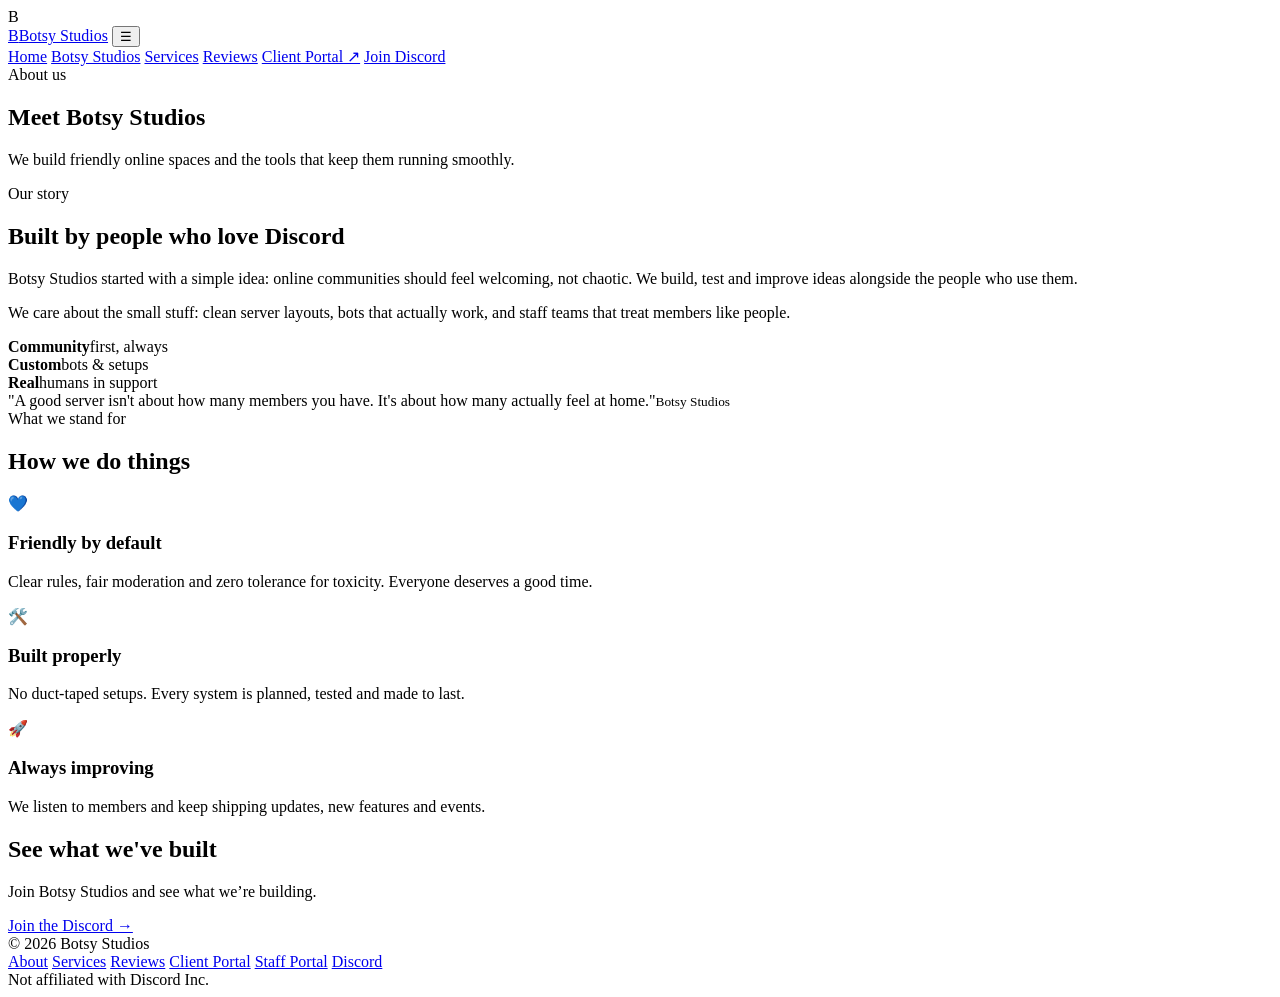
==== botsy.html @ 4649b618 "Sync published site with new Botsy Studios website" ====
<!DOCTYPE html>
<html lang="en">
<head>
  <meta charset="utf-8">
  <meta name="viewport" content="width=device-width, initial-scale=1">
  <title>Botsy Studios — About</title>
  <meta name="description" content="Botsy Studios builds friendly Discord communities and the tools that keep them running smoothly.">
  <meta property="og:title" content="Botsy Studios — About">
  <meta property="og:description" content="Botsy Studios builds friendly Discord communities and the tools that keep them running smoothly.">
  <meta name="theme-color" content="#091321">
  <link rel="icon" href="data:image/svg+xml,<svg xmlns='http://www.w3.org/2000/svg' viewBox='0 0 100 100'><rect width='100' height='100' rx='26' fill='%232b7fff'/><text x='50' y='70' font-size='58' font-family='Arial' font-weight='800' text-anchor='middle' fill='white'>B</text></svg>">
  <link rel="preconnect" href="https://fonts.googleapis.com">
  <link rel="preconnect" href="https://fonts.gstatic.com" crossorigin>
  <link href="https://fonts.googleapis.com/css2?family=Plus+Jakarta+Sans:wght@400;600;700;800&display=swap" rel="stylesheet">
  <link rel="stylesheet" href="style.css">
</head>
<body>
  <div class="loader" aria-hidden="true"><span class="loader-mark">B</span></div>
<div class="cinematic-scanlines" aria-hidden="true"></div>
<div id="scroll-progress" aria-hidden="true"></div>
  <header class="nav">
    <div class="wrap">
      <a class="brand" href="index.html"><span class="brand-mark">B</span>Botsy Studios</a>
      <button class="menu-btn" aria-label="Menu" aria-expanded="false">☰</button>
      <nav class="links">
        <a href="index.html">Home</a>
        <a href="botsy.html">Botsy Studios</a>
        <a href="services.html">Services</a>
        <a href="reviews.html">Reviews</a>
        <a class="btn btn-ghost" href="dashboard.html">Client Portal ↗</a>
        <a class="btn btn-primary" data-invite href="#">Join Discord</a>
      </nav>
    </div>
  </header>
  <main>

    <!-- CONFIRM WITH CLIENT: Botsy Studios copy below is written from the brief; adjust facts if needed. -->
    <section class="page-head">
      <div class="wrap">
        <span class="eyebrow">About us</span>
        <h1>Meet <span class="accent">Botsy Studios</span></h1>
        <p class="sub" style="margin-top:16px">We build friendly online spaces and the tools that keep them running smoothly.</p>
      </div>
    </section>

    <section>
      <div class="wrap split">
        <div class="reveal">
          <span class="eyebrow">Our story</span>
          <h2>Built by people who love Discord</h2>
          <p class="sub">Botsy Studios started with a simple idea: online communities should feel welcoming, not chaotic. We build, test and improve ideas alongside the people who use them.</p>
          <p class="sub" style="margin-top:14px">We care about the small stuff: clean server layouts, bots that actually work, and staff teams that treat members like people.</p>
          <div class="stat-row">
            <div class="stat"><b>Community</b><span>first, always</span></div>
            <div class="stat"><b>Custom</b><span>bots &amp; setups</span></div>
            <div class="stat"><b>Real</b><span>humans in support</span></div>
          </div>
        </div>
        <div class="quote reveal">"A good server isn't about how many members you have. It's about how many actually feel at home."<small>Botsy Studios</small></div>
      </div>
    </section>

    <section class="band">
      <div class="wrap center">
        <span class="eyebrow">What we stand for</span>
        <h2>How we do things</h2>
        <div class="grid grid-3">
          <div class="card reveal"><div class="icon">💙</div><h3>Friendly by default</h3><p>Clear rules, fair moderation and zero tolerance for toxicity. Everyone deserves a good time.</p></div>
          <div class="card reveal"><div class="icon">🛠️</div><h3>Built properly</h3><p>No duct-taped setups. Every system is planned, tested and made to last.</p></div>
          <div class="card reveal"><div class="icon">🚀</div><h3>Always improving</h3><p>We listen to members and keep shipping updates, new features and events.</p></div>
        </div>
      </div>
    </section>

    <section>
      <div class="wrap">
        <div class="cta reveal">
          <h2>See what we've built</h2>
          <p>Join Botsy Studios and see what we’re building.</p>
          <a class="btn btn-white" data-invite href="#">Join the Discord →</a>
        </div>
      </div>
    </section>

  </main>
  <footer>
    <div class="wrap">
      <span>© <span data-year>2026</span> Botsy Studios</span>
      <nav>
        <a href="botsy.html">About</a>
        <a href="services.html">Services</a>
        <a href="reviews.html">Reviews</a>
        <a href="dashboard.html">Client Portal</a>
        <a href="staff-dashboard.html">Staff Portal</a>
        <a data-invite href="#">Discord</a>
      </nav>
      <span>Not affiliated with Discord Inc.</span>
    </div>
  </footer>
  <script src="site.js"></script>
</body>
</html>
---- style.css ----
Y��x-���jם��i��+��j[h��ܢ���M5N�Z�����e�w���ɽ�Ё�(������ȵ͍����聑�ɬ�(������Ք���������Ř쀴���Ք�����������쀴���Ք���������ф쀴���Ք�������ݍ���(������Ք������Մ͙�쀴���Ք����荈ݐ͙�쀴���Ք�����������쀴���Ք�����������(�������荘ɘٙ�쀴���ѕ�荄�����쀴���ɐ���ńɈ쀴������ɝ�����԰��ܰ��Ȱ��ؤ�(����Ʌ���������쀴�͡�����������������ɝ�����������Ф����������ɝ����Ȱ��а��԰����(���������A��́)����ф�M��̜�%�ѕȱ���ѕ��դ�����������ѕ���M�����U$��ͅ�̵͕ɥ��)�(�퉽�ͥ饹�鉽ɑ�ȵ������ɝ���������������ѵ��͍ɽ�������٥���͵��Ѡ�͍ɽ�����������ѽ�������)����홽�е�������مȠ�����Ф퍽����مȠ������퉅���ɽչ��مȠ����Ք�����������������ĸ���ݕ���е���е͵��ѡ���酹ѥ����͕���ٕə��ܵ�顥�����)�����鉕��ɕ퍽�ѕ��興���ͥѥ��陥ᕐ���͕��������ѕȵ�ٕ���鹽���赥�����������������퉅���ɽչ�������鱥���ȵ�Ʌ����Сɝ���������ذ��԰���Ԥ�����Ʌ����ɕ�Ѐ��ऱ�����ȵ�Ʌ����Р������ɝ���������ذ��԰���Ԥ�����Ʌ����ɕ�Ѐ���퉅���ɽչ��ͥ��������������ͬ������鱥���ȵ�Ʌ����СѼ����ѽ���������Ʌ����ɕ�Ѐ�����)�������ݥ�Ѡ�����푥�����鉱�����퍽���饹��ɥ��ѕ�е����Ʌѥ��鹽�����Ʌ��ݥ�Ѡ鵥�����������ܤ���ɝ�����������ѽ�(�������ͥѥ����ѥ����ѽ����赥�������퉅���ɽչ��ɝ���ܰ�ذ�İ��Ȥ퉅���ɽ�����ѕ�鉱�Ƞ����퉽ɑ�ȵ���ѽ������ͽ����مȠ��������(���؀��Ʌ�푥�����陱��텱�����ѕ��鍕�ѕ�����ѥ�䵍��ѕ������������ݕ������������������흅�������(��Ʌ��푥�����陱��텱�����ѕ��鍕�ѕ�흅������홽�еݕ��������홽�еͥ��ĸ��ɕ�����ѕȵ�������贸��Օ��ݡ�є������鹽�Ʌ����Ʌ�����ɭ�ݥ�Ѡ�����������������퉽ɑ�ȵɅ���������푥������ɥ���������ѕ��鍕�ѕ�퉅���ɽչ�鱥���ȵ�Ʌ����Р��Ց������ᙘ���������Ԕ�����ńȤ퍽����ݡ�є홽�еͥ��ĸ��ɕ�홽�еݕ��������퉽�͡��������������ɝ����Ȱ��а��԰����(������푥�����陱��텱�����ѕ��鍕�ѕ�흅�����������́������������������퉽ɑ�ȵɅ����������홽�еݕ��������홽�еͥ���ɕ�퍽����مȠ����ѕ����Ʌ�ͥѥ��鍽��Ȁ��̱�����ɽչ����̱��ɑ�ȵ����Ȁ���������́�顽ٕȰ�����́����ѥٕ퍽���荙��퉅���ɽչ��ɝ����ذ��̰��԰��ȥ�����Ե�ѹ푥�����鹽��퉅���ɽչ�鹽��퉽ɑ�������ͽ����مȠ�������퉽ɑ�ȵɅ��������������������������홽�еͥ��ĸ��ɕ����ͽ������ѕ�퍽����مȠ�������(��ѹ푥�����饹���������텱�����ѕ��鍕�ѕ�����ѥ�䵍��ѕ��鍕�ѕ�흅�����������������������퉽ɑ�ȵɅ����������홽�еݕ��������홽�еͥ����ɕ�퉽ɑ�������ͽ�����Ʌ����ɕ����Ʌ�ͥѥ����Ʌ�͙�ɴ���̱���͡���܀��̱�����ɽչ����̱��ɑ�ȵ����Ȁ������ͽ������ѕ����Ѹ顽ٕ���Ʌ�͙�ɴ��Ʌ�ͱ�ѕd��������Ѹ��ɥ����퉅���ɽչ�鱥���ȵ�Ʌ����Р����������ፙ������Օ��퍽���荙��퉽�͡�����������������������ɝ����Ȱ��а��԰�����Ѹ��ɥ����顽ٕ�퉽�͡�����������������������ɝ����Ȱ��а��԰�����Ѹ������퉅���ɽչ��ɝ�����԰��԰��԰���Ԥ퍽���荐�ݙ�퉽ɑ�ȵ������مȠ����������Ѹ������顽ٕ�퉽ɑ�ȵ������ɝ�����İ��̰��԰�Ԥ퉅���ɽչ��ɝ����Ȱ��а��԰������Ѹ�ݡ�ѕ퉅���ɽչ�荙��퍽����������������̀��ѹ������������������퍽���荙���(���ɽ���ͥѥ���ɕ��ѥٔ��ٕə���顥���������������������������ͽ��ѥ���ͽ��ѕ����ɼ�鉕��ɔ����ɼ�酙ѕ�퍽�ѕ��興���ͥѥ��酉ͽ��є�赥������퉽ɑ�ȵɅ��������홥�ѕ�鉱�Ƞ��������ѕȵ�ٕ���鹽������ɼ�鉕��ɕ�ݥ�Ѡ��������������������ɥ���������ѽ�������퉅���ɽչ��Ʌ������Ʌ����С��ɍ���ɝ��������İ��䰸Ȥ��Ʌ����ɕ�Ѐ����텹���ѥ���Ɉ��́��͔������Ё������є���ѕɹ�ѕ����ɼ�酙ѕ��ݥ�Ѡ������������������������������퉽�ѽ�������퉅���ɽչ��Ʌ������Ʌ����С��ɍ���ɝ�������а��԰��Ĥ��Ʌ����ɕ�Ѐ��������ɼ��ɥ�푥������ɥ��ɥ��ѕ����є����յ���ĸ�əȀ����흅������텱�����ѕ��鍕�ѕ�������푥�����饹���������텱�����ѕ��鍕�ѕ�흅�����������������������퉽ɑ�ȵɅ����������퉅���ɽչ��ɝ����԰�İ��а��̤퉽ɑ�������ͽ����ɝ����Ȱ��İ��䰸�̤퍽���荈�ٙ�홽�еݕ��������홽�еͥ����ɕ�����ѕȵ����������Օ����ɝ������ѽ������������������ݥ�Ѡ���������������퉽ɑ�ȵɅ��������퉅���ɽչ���Քو�퉽�͡���������������ɝ����԰����������Ȥ������������Քو�텹���ѥ����ձ͔�ĸ�́������ѕ�)��홽�еͥ�鍱����ȸ�ɕ����ܰԸ��ɕ���������������ĸ������ѕȵ�������贸��Օ�홽�еݕ������������ݥ�Ѡ��ɍ���Ā�������퉅���ɽչ�鱥���ȵ�Ʌ����Р�Ց����ቌ�����ь቙���Ȕ���ѐᙘ��ݕ���е�����ɽչ�������ѕ��퉅���ɽչ�������ѕ��퍽�����Ʌ����ɕ��������홽�еͥ��ĸ��ɕ�퍽����مȠ����ѕ�����ɝ������������������ݥ�Ѡ��啵����ѥ���푥�����陱��홱���Ʌ���Ʌ�흅�������(��ɕ٥�����ͥѥ���ɕ��ѥٔ퉅���ɽչ�鱥���ȵ�Ʌ����Р�������ɝ������ܰ�а��ऱɝ�������Ȱ�䰸�त퉽ɑ�ȵɅ����������������������퉽ɑ�������ͽ����ɝ�����԰��İ��ذ��Ȥ퉽�͡�����مȠ��͡���ܤ��Ʌ�͙�ɴ��������ѥٔ������ँɽхѕd��Ց����ɽхѕ`�ɑ���텹���ѥ��陱��Ѐ�́��͔������Ё������ѕ���ɕ٥���鉕��ɕ퍽�ѕ��興���ͥѥ��酉ͽ��є���͕�����퉽ɑ�ȵɅ����饹��ɥ��赥������퉅���ɽչ�鱥���ȵ�Ʌ����Р�������ɝ�������԰��԰�Ф��Ʌ����ɕ�Ѐ�Ԕ�ɝ����Ȱ�����԰��Ȥ�홥�ѕ�鉱�Ƞ�������ɕ٥�ܵѽ�푥�����陱��텱�����ѕ��鍕�ѕ�흅���������������������������퉽ɑ�ȵ���ѽ������ͽ����مȠ�������홽�еݕ�����������ɕ٥�ܵѽ��͵������ɝ���������Ѽ퍽����مȠ����ѕ��홽�еݕ��������홽�еͥ����ɕ����͝푥�����陱��흅������������������������������مх��ݥ�Ѡ�����������������홱��鹽��퉽ɑ�ȵɅ��������푥������ɥ���������ѕ��鍕�ѕ�퍽���荙��홽�еݕ��������홽�еͥ����ɕ����͜��홽�еͥ���ɕ����͜����х�홽�еͥ����ɕ�퉅���ɽչ����ݍ��퍽���荙������������������퉽ɑ�ȵɅ�����������ɝ������������ٕ�ѥ�����������������������ɝ���ѽ�����퉽ɑ�ȵ���������ͽ����مȠ����Ք�����퉅���ɽչ��ɝ���а�̰�԰�ܤ퉽ɑ�ȵɅ��������������������������홽�еͥ����ɕ�퍽���荅��ፑ����������ɽ��푥�����鉱���퍽����مȠ���������������������ѹ푥�����饹�������������ɝ���ѽ�����퉅���ɽչ����ّ��퍽���荙��홽�еݕ��������홽�еͥ����ɕ������������������퉽ɑ�ȵɅ���������)͕�ѥ��������������������啉ɽ�퍽�����Ʌ���홽�еݕ��������홽�еͥ����ɕ�����ѕȵ���������ٕ��ѕ�е�Ʌ�͙�ɴ�����ɍ�͕���홽�еͥ�鍱����ĸ�ɕ��̸��ܰ�ɕ���������������ĸ������ѕȵ�������贸��Օ����ɝ�������������홽�еݕ�����������Չ퍽����مȠ����ѕ��홽�еͥ��ĸ��ɕ�����ݥ�Ѡ��ɕ������ѕ��ѕ�е�����鍕�ѕ������ѕȀ��Չ���ɝ�����������ѽ���ɥ�푥������ɥ�흅���������ɝ���ѽ���������ɥ����ɥ��ѕ����є����յ���ɕ���Р̰řȥ���ɥ����ɥ��ѕ����є����յ���ɕ���РȰřȥ�(���ɑ���ͥѥ���ɕ��ѥٔ��ٕə���顥����퉅���ɽչ�鱥���ȵ�Ʌ����Р��Ց���ɝ����ذ�Ȱ�а��Ф�ɝ�������̰�䰸�ؤ�퉽ɑ�������ͽ����مȠ�������퉽ɑ�ȵɅ�����مȠ��Ʌ���̤���������������Ʌ�ͥѥ����Ʌ�͙�ɴ����́�Չ�����饕Ƞ�Ȱ�సȰĤ����͡���܀���̱��ɑ�ȵ����Ȁ���̱�����ɽչ����������ɐ�酙ѕ�퍽�ѕ��興���ͥѥ��酉ͽ��є�ݥ�Ѡ��������������������ɥ���������ѽ������퉅���ɽչ��Ʌ������Ʌ����С��ɍ���ɝ����ذ��Ȱ��԰��Ф��Ʌ����ɕ�Ѐ����������������Ʌ�ͥѥ��������䀸������ɐ顽ٕȰ���ɐ陽��̵ݥѡ����Ʌ�͙�ɴ��Ʌ�ͱ�ѕd�����퉽�͡�����مȠ��͡���ܤ퉽ɑ�ȵ������ɝ����̰��ܰ��԰�Ф퉅���ɽչ�鱥���ȵ�Ʌ����Р��Ց���������̰�����Ʉ�����ɐ顽ٕ��酙ѕȰ���ɐ陽��̵ݥѡ���酙ѕ������������������ݥ�Ѡ�����������������퉽ɑ�ȵɅ���������푥������ɥ���������ѕ��鍕�ѕ�홽�еͥ��ĸ�ɕ�퉅���ɽչ�鱥���ȵ�Ʌ����Р��Ց���ɝ����̰��Ȱ��а�Ȥ�ɝ����԰�Ȱ��䰸Ȥ�퉽ɑ�������ͽ����ɝ�����̰��а��԰��Ԥ���ɝ������ѽ����������ɐ���홽�еͥ��ĸ�ɕ�����ѕȵ�������贸�ɕ����ɝ������ѽ���������ɐ��퍽����مȠ����ѕ������ɐ�ձ����е��屔鹽�����ɝ���ѽ������푥������ɥ�흅���������ɐ���퍽����مȠ����ѕ�����������������������ͥѥ���ɕ��ѥٔ홽�еͥ����ɕ�����ɐ����鉕��ɕ퍽�ѕ��蟊rL����ͥѥ��酉ͽ��є�������퍽����م�ᙘ홽�еݕ���������(��ѕ��퍽չѕȵɕ͕������ѕ����������ѽ���������ѕ��鉕��ɕ퍽չѕȵ���ɕ������퍽�ѕ��������չѕȡ�[h��춻�q�^v���][ێ�X���]N������Y�������܎���XY��ٛ۝]�ZY��ٛ۝\�^�N��\�[N�]\�\�X�[�΋�Y[_B���[�ؘX��ܛ�[��[�X\�YܘYY[�
NY��ؘJMK�L�͊K�ؘJL�����͊JN؛ܙ\�X���Ό\��Y�\�K[[�J_K��^؛ܙ\�\�Y]\Ό��Y[�΍���^X[Yێ��[�\����܎�ٙ�����][ێ��[]]�N�ݙ\���ΚY[�ؘX��ܛ�[���YX[YܘYY[�
[\�H]M�H	K�ؘJNL͋�MK�
K�[��\�[�L�JK�YX[YܘYY[�
[\�H]L	HL	K�ؘJNL�MK�M�K�[��\�[�IJK[�X\�YܘYY[�
L�YY��L��L��LM̙
N؛ܙ\��\��Y�ؘJL�M���MK��
N؛�\�Y�Ν�\�K\�Y��_K��H����܎�ٙ��K��H���܎����Y�X^]�Y��Y[N�X\��[��]]���ٛ۝\�^�N�K��[_B��Y�KZXY�Y[�Ύ��^X[Yێ��[�\�K�Y�KZXY^�X^]�Y��ۙ_K�Y�KZXY��X��X\��[�Z[�[�N�]]�K��]�\�^N�ܚY�ܚY][\]KX��[[�ΌY��Y����\��[YۋZ][\Θ�[�\�K��]\����\�^N��^��\�L�ٛ^]ܘ\�ܘ\�X\��[�]����K��]ؘX��ܛ�[���ؘJMK�KL��
N؛ܙ\��\��Y�\�K[[�JN؛ܙ\�\�Y]\ΌM\�Y[�ΌMN�Z[�]�Y�L�K��]��\�^N�����ٛ۝\�^�N�K����[N���܎��X�Y���]\�\�X�[�΋K��[_K��]�[����܎��\�K[]]Y
Nٛ۝\�^�N����[_K�][�^ؘX��ܛ�[���YX[YܘYY[�
�\��H]��Y��ؘJ��MK�MK��JK�[��\�[�	JK[�X\�YܘYY[�
L�YY��ML�����X���N؛ܙ\��\��Y�ؘJLKM������N���܎�ٙ��؛ܙ\�\�Y]\Ό���Y[�Ό�ٛ۝\�^�N�K�ܙ[Nٛ۝]�ZY����[�KZZY��K�N�]\�\�X�[�΋K��[N؛�\�Y�Ν�\�K\�Y��_K�][�H�X[�\�^N������X\��[�]��Nٛ۝\�^�N��\�[Nٛ۝]�ZY������܎��N��_B���[[X\�^�\�^N�[�[�KY�^�[YۋZ][\Θ�[�\���\�M�ؘX��ܛ�[���\�KX�\�
N؛ܙ\��\��Y�\�K[[�JN؛ܙ\�\�Y]\ΌM��Y[�ΌL���X\��[�]����K��[[X\�H�ٛ۝\�^�N�K��[N���܎��LX���K��\�����܎�ٙ��M��]\�\�X�[�Ό�K��]�Y]��\�^N��^ٛ^Y\�X�[ێ���[[���\�L�K��]�Y]�ZXY�\�^N��^�[YۋZ][\Θ�[�\���\�L�K��]�Y]�ZXY[Y���]�Y]�ZXY�]�]\���Y��ZY��؛ܙ\�\�Y]\΍L	_K��]�Y]�ZXY�X[�\�^N��������܎��\�K[]]Y
Nٛ۝\�^�N���[_K��]�Y]����܎���Mٍ�K�[\^�^X[Yێ��[�\��Y[�΍L��؛ܙ\�\�[N�\�YK�[\H�X�۞�X\��[��]]�NK�[\H�X^]�Y��Y[N�X\��[���]]���X��^ؘX��ܛ�[���ؘJ̋L̋����MJN���܎��N�Y���Y[�Ό��؛ܙ\�\�Y]\΍�ٛ۝\�^�N��Y[_B����\��Y[�΍؛ܙ\�]��\��Y�\�K[[�JN�X\��[�]��ؘX��ܛ�[���ؘJKL����
_Y���\��ܘ\�\�^N��^ٛ^]ܘ\�ܘ\��\�Nڝ\�Y�KX�۝[���X�KX�]�Y[��[YۋZ][\Θ�[�\����܎��\�K[]]Y
Nٛ۝\�^�N����[_Y���\��]��\�^N��^��\�NY���\��]�N�ݙ\����܎��XX�Y��B���]�X[��X�]N���[�ٛܛN��[��]VJN
N��[��][ێ��X�]H��\�X\�K�[�ٛܛH��\�X\�_K��]�X[�[���X�]N�N��[�ٛܛN��ۙ_K��Y\����][ێ��^Y�[��]�ދZ[�^�L�\�^N�ܚY�X�KZ][\Θ�[�\�ؘX��ܛ�[����LY���[��][ێ��X�]H�M\�X\�K�\�X�[]H�M\�X\�_K��Y\��ۙ^��X�]N�ݚ\�X�[]N�Y[�K��Y\�[X\����Y�M��ZY��M�؛ܙ\�\�Y]\ΌN�\�^N�ܚY�X�KZ][\Θ�[�\�ؘX��ܛ�[��[�X\�YܘYY[�
MYY�͎N��͎̌�
Nٛ۝]�ZY��ٛ۝\�^�N�K�\�[N؛�\�Y�Ό��ؘJL�L��MK��N�[�[X][ێ��Y[�HK�\�X\�KZ[�[�][��[�]H[\��]_K��Y\�[X\�Ύ�Y�\���۝[�������][ێ�X���]N��Y�͜�ZY��͜؛ܙ\��\��Y�ؘJLKM��MK��JN؛ܙ\�\�Y]\Ό���[�[X][ێ��[��[�X\�[��[�]_B��^Y��[Y\�[�^�L	^؛�\�Y�Ό�ؘJK��N�
K��MYM��_P�^Y��[Y\�ܘ�����[�ٛܛN��[��]JL��\
H��[JK�
N��X�]N��_P�^Y��[Y\���]�L	^��[�ٛܛN�\��X�]�JL
H��]VJL�Y�H�[��]VJN\
__P�^Y��[Y\��Y[�^����[�ٛܛN���[J�L�Nٚ[\����Y��\��K��J__P�^Y��[Y\��[�����[�ٛܛN���]J͌Y�__B�YYXJ�Y�\��\�YX�Y[[�[ێ��YX�J^ʋ
����Y�ܙK
���Y�\���ܛ�X�Z]�[܎�]]�Z[\ܝ[��[�[X][ۋY\�][ێ��[\�Z[\ܝ[��[�[X][ۋZ]\�][ۋX��[��HZ[\ܝ[���[��][ۋY\�][ێ��[\�Z[\ܝ[�K��]�X[��X�]N�N��[�ٛܛN��ۙ__B��ʈ�[�[X]X�[�[ۈ�\��YYݙ\����HHܚY�[�[���H�]K�
���ܛ�\��ܙ\�����][ێ��^Y�[��]�]]�]]�ދZ[�^�LN��Y��ZY���ؘX��ܛ�[��[�X\�YܘYY[�
LY���ٙ��MYY���XYN��N؛�\�Y�ΌN̍Nٙ���[�\�Y]�[�Λ�ۙ_B���[�[X]X�\��[�[�\����][ێ��^Y�[��]�ދZ[�^����[�\�Y]�[�Λ�ۙN��X�]N��MNؘX��ܛ�[���\X][��[[�X\�YܘYY[�
NY��[��\�[���X�����[��\�[�\
N�Z^X�[�[[�N��ܙY[�B���]��\��][ێ�\��]_B���]���Y�\����][ێ�X���]NܚY��]]�؛��N�L\�Y����Y��[\
LN���L
N�ZY��\��۝[������[�\�Y]�[�Λ�ۙNؘX��ܛ�[��[�X\�YܘYY[�
LY��[��\�[��ؘٙ�؍Xٙ�̍Nٙ��[��\�[�
N؛�\�Y�ΌM\̍Nٙ�NN�[�[X][ێ��]�[�U�]�[��[�X\�[��[�]_B��\���[�\��K�\���XY�\���X�[ۜ��[�[X][ێ�\��[��[��H�\��X�X�X�^�Y\��M�K��JH��B��\���[�[�[X][ۋY[^N��\�K�\��^�[�[X][ۋY[^N�����K�\���XY�[�[X][ۋY[^N��͜�K�\���X�[ۜ��[�[X][ۋY[^N��\�B��\��H�X��[�ؘX��ܛ�[�\�^�N���	H]]��[�[X][ێ�XY[�Q�����X\�KZ[�[�][��[�]_B��\�����\�[X\�^���][ێ��[]]�N�ݙ\���ΚY[�B��\�����\�[X\�N��Y�\����][ێ�X���]N�[��]�N	H]]�N	HMMIN��Y��	N��۝[������[�\�Y]�[�Λ�ۙNؘX��ܛ�[��[�X\�YܘYY[�
LY��[��\�[�ٙ�����MK�[��\�[�
N��[�ٛܛN���]J��Y�N�[�[X][ێ��]۔��Y\��X\�KZ[�[�][��[�]_B��[���^���][ێ��[]]�_B��[���N��Y�\����][ێ�X���]NܚY��L	N؛��N���Y���ZY��\��۝[����ؘX��ܛ�[��[�X\�YܘYY[�
LY���ٙ��MYY��N؛�\�Y�ΌL�MXٙ����[��][ێ��Y����B��[���N�ݙ\���Y�\��[���N����\�]�\�X�N��Y�\�ܚY��B���]�Y]�\�][����\�^N�ܚY��\���X\��[����K��]�Y]�\�][���\�^N��^ڝ\�Y�KX�۝[���X�KX�]�Y[���\�L����܎��\�K[]]Y
Nٛ۝\�^�N����[_K��]�Y]�\�][����ۙ����܎��͙��B��^Y��[Y\��]�[�U�]�[ٜ��^��[�ٛܛN��[��]V
LL	J_]���[�ٛܛN��[��]V
�[�L��
�L	JJ__B��^Y��[Y\�\��[��[��^ٜ��^��X�]N���[�ٛܛN��[��]VJ�\
Nٚ[\���\��
_]���X�]N�N��[�ٛܛN��[��]VJ
Nٚ[\���\�
__B��^Y��[Y\�XY[�Q����	KL	^ؘX��ܛ�[�\��][ێ�	HL	Nٚ[\����\�Y���X�ٙ��
_ML	^ؘX��ܛ�[�\��][ێ�L	HL	Nٚ[\����\�Y��N��NY��MJ__B��^Y��[Y\��]۔��Y\�	KN	^�Y��M�	N��X�]N�M�	^��X�]N�_LL	^�Y��L�	N��X�]N�_B�YYXJ�Y�\��\�YX�Y[[�[ێ��YX�J^˘�[�[X]X�\��[�[�\��\�^N��ۙ_K��]���Y�\��\���[�\��K�\���XY�\���X�[ۜ��\��H�X��[��\�����\�[X\�N��Y�\��[�[X][ێ��ۙHZ[\ܝ[�_B�YYXJX^]�Y�L
^˚\��YܚY��]�ܚY][\]KX��[[�ΌY��K�\��YܚY��\�K��]�Y]���[�ٛܛN��ۙN�X^]�Y�M�K�ܚYL��ܚY][\]KX��[[�ΌY��Y��_B�YYXJX^]�Y��
^˛�]��ܘ\�Z[�ZZY���K�Y[�KX���\�^N�����K�[������][ێ�X���]N�����Y��ܚY��ٛ^Y\�X�[ێ���[[��[YۋZ][\Μ��]�ؘX��ܛ�[���ؘJ�M��K�N
N؛ܙ\�X���N�\��Y�\�K[[�JN�Y[�ΌL��]��N�\�^N��ۙ_K�[��˛�[��\�^N��^K�[���^�^X[Yێ��[�\�K�[�������X\��[�]��\K�ܚYL��ܚYL��ܚY][\]KX��[[�ΌY��\�X�[۞�Y[�΍�\K�\���Y[�΍��K�\��YܚY��\��\K�\��^ٛ۝\�^�N��[\
���\�[KLݝ��[J_K�XYٛ۝\�^�N�\�[_K��]�Y]��Y[�ΌMK��^�Y[�΍\��K�Y�KZXY�Y[�΍��K�][�^�Y[�Ό�\ٛ۝\�^�N�K�L��[_Y���\��ܘ\ٛ^Y\�X�[ێ���[[��^X[Yێ��[�\�Y���\��]�ٛ^]ܘ\�ܘ\ڝ\�Y�KX�۝[���[�\�_B��Y[�^�\�^N��ۙHZ[\ܝ[�B
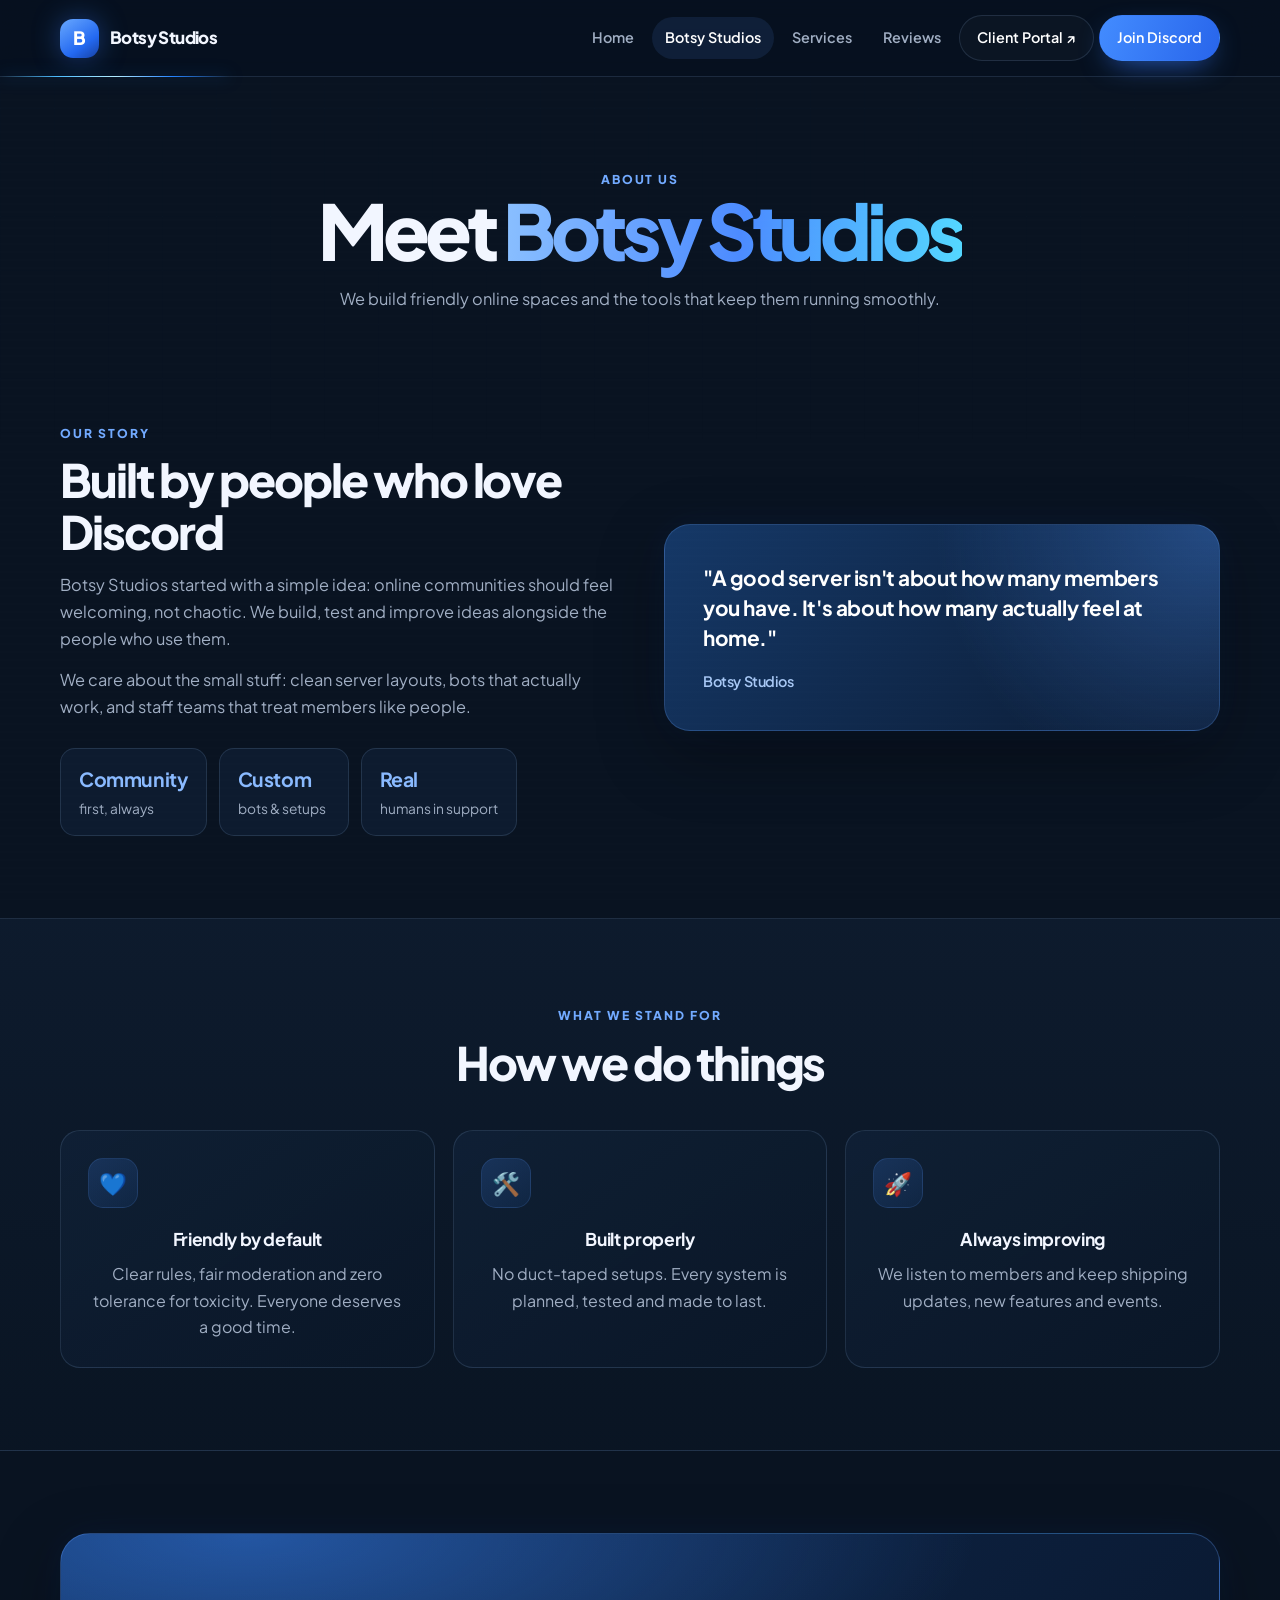
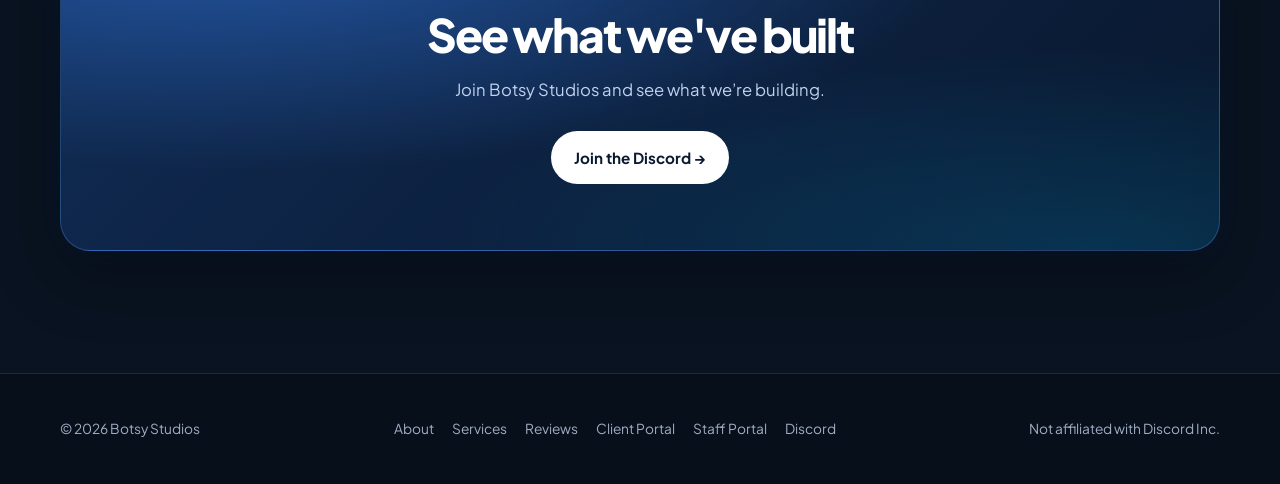
==== commit d13b30de: "Improve Botsy Studios Google search appearance" ====
--- a/botsy.html
+++ b/botsy.html
@@ -3,12 +3,16 @@
 <head>
   <meta charset="utf-8">
   <meta name="viewport" content="width=device-width, initial-scale=1">
-  <title>Botsy Studios — About</title>
-  <meta name="description" content="Botsy Studios builds friendly Discord communities and the tools that keep them running smoothly.">
-  <meta property="og:title" content="Botsy Studios — About">
-  <meta property="og:description" content="Botsy Studios builds friendly Discord communities and the tools that keep them running smoothly.">
+  <title>About Botsy Studios | Discord Community Builders</title>
+  <meta name="description" content="Meet Botsy Studios: a team building friendly Discord communities, custom bots, and tools that make online spaces easier to run.">
+  <meta property="og:site_name" content="Botsy Studios">
+  <meta property="og:type" content="website">
+  <meta property="og:url" content="https://botsystudios.github.io/botsy.html">
+  <meta property="og:title" content="About Botsy Studios | Discord Community Builders">
+  <meta property="og:description" content="Meet Botsy Studios: a team building friendly Discord communities, custom bots, and tools that make online spaces easier to run.">
+  <link rel="canonical" href="https://botsystudios.github.io/botsy.html">
   <meta name="theme-color" content="#091321">
-  <link rel="icon" href="data:image/svg+xml,<svg xmlns='http://www.w3.org/2000/svg' viewBox='0 0 100 100'><rect width='100' height='100' rx='26' fill='%232b7fff'/><text x='50' y='70' font-size='58' font-family='Arial' font-weight='800' text-anchor='middle' fill='white'>B</text></svg>">
+  <link rel="icon" type="image/png" sizes="96x96" href="/favicon.png">
   <link rel="preconnect" href="https://fonts.googleapis.com">
   <link rel="preconnect" href="https://fonts.gstatic.com" crossorigin>
   <link href="https://fonts.googleapis.com/css2?family=Plus+Jakarta+Sans:wght@400;600;700;800&display=swap" rel="stylesheet">
--- a/style.css
+++ b/style.css
@@ -1,816 +1,53 @@
-Y��x-���jם��i��+��j[h��ܢ���M5N�Z�����e�w���ɽ�Ё�(������ȵ͍����聑�ɬ�(������Ք���������Ř쀴���Ք�����������쀴���Ք���������ф쀴���Ք�������ݍ���(������Ք������Մ͙�쀴���Ք����荈ݐ͙�쀴���Ք�����������쀴���Ք�����������(�������荘ɘٙ�쀴���ѕ�荄�����쀴���ɐ���ńɈ쀴������ɝ�����԰��ܰ��Ȱ��ؤ�(����Ʌ���������쀴�͡�����������������ɝ�����������Ф����������ɝ����Ȱ��а��԰����(���������A��́)����ф�M��̜�%�ѕȱ���ѕ��դ�����������ѕ���M�����U$��ͅ�̵͕ɥ��)�(�퉽�ͥ饹�鉽ɑ�ȵ������ɝ���������������ѵ��͍ɽ�������٥���͵��Ѡ�͍ɽ�����������ѽ�������)����홽�е�������مȠ�����Ф퍽����مȠ������퉅���ɽչ��مȠ����Ք�����������������ĸ���ݕ���е���е͵��ѡ���酹ѥ����͕���ٕə��ܵ�顥�����)�����鉕��ɕ퍽�ѕ��興���ͥѥ��陥ᕐ���͕��������ѕȵ�ٕ���鹽���赥�����������������퉅���ɽչ�������鱥���ȵ�Ʌ����Сɝ���������ذ��԰���Ԥ�����Ʌ����ɕ�Ѐ��ऱ�����ȵ�Ʌ����Р������ɝ���������ذ��԰���Ԥ�����Ʌ����ɕ�Ѐ���퉅���ɽչ��ͥ��������������ͬ������鱥���ȵ�Ʌ����СѼ����ѽ���������Ʌ����ɕ�Ѐ�����)�������ݥ�Ѡ�����푥�����鉱�����퍽���饹��ɥ��ѕ�е����Ʌѥ��鹽�����Ʌ��ݥ�Ѡ鵥�����������ܤ���ɝ�����������ѽ�(�������ͥѥ����ѥ����ѽ����赥�������퉅���ɽչ��ɝ���ܰ�ذ�İ��Ȥ퉅���ɽ�����ѕ�鉱�Ƞ����퉽ɑ�ȵ���ѽ������ͽ����مȠ��������(���؀��Ʌ�푥�����陱��텱�����ѕ��鍕�ѕ�����ѥ�䵍��ѕ������������ݕ������������������흅�������(��Ʌ��푥�����陱��텱�����ѕ��鍕�ѕ�흅������홽�еݕ��������홽�еͥ��ĸ��ɕ�����ѕȵ�������贸��Օ��ݡ�є������鹽�Ʌ����Ʌ�����ɭ�ݥ�Ѡ�����������������퉽ɑ�ȵɅ���������푥������ɥ���������ѕ��鍕�ѕ�퉅���ɽչ�鱥���ȵ�Ʌ����Р��Ց������ᙘ���������Ԕ�����ńȤ퍽����ݡ�є홽�еͥ��ĸ��ɕ�홽�еݕ��������퉽�͡��������������ɝ����Ȱ��а��԰����(������푥�����陱��텱�����ѕ��鍕�ѕ�흅�����������́������������������퉽ɑ�ȵɅ����������홽�еݕ��������홽�еͥ���ɕ�퍽����مȠ����ѕ����Ʌ�ͥѥ��鍽��Ȁ��̱�����ɽչ����̱��ɑ�ȵ����Ȁ���������́�顽ٕȰ�����́����ѥٕ퍽���荙��퉅���ɽչ��ɝ����ذ��̰��԰��ȥ�����Ե�ѹ푥�����鹽��퉅���ɽչ�鹽��퉽ɑ�������ͽ����مȠ�������퉽ɑ�ȵɅ��������������������������홽�еͥ��ĸ��ɕ����ͽ������ѕ�퍽����مȠ�������(��ѹ푥�����饹���������텱�����ѕ��鍕�ѕ�����ѥ�䵍��ѕ��鍕�ѕ�흅�����������������������퉽ɑ�ȵɅ����������홽�еݕ��������홽�еͥ����ɕ�퉽ɑ�������ͽ�����Ʌ����ɕ����Ʌ�ͥѥ����Ʌ�͙�ɴ���̱���͡���܀��̱�����ɽչ����̱��ɑ�ȵ����Ȁ������ͽ������ѕ����Ѹ顽ٕ���Ʌ�͙�ɴ��Ʌ�ͱ�ѕd��������Ѹ��ɥ����퉅���ɽչ�鱥���ȵ�Ʌ����Р����������ፙ������Օ��퍽���荙��퉽�͡�����������������������ɝ����Ȱ��а��԰�����Ѹ��ɥ����顽ٕ�퉽�͡�����������������������ɝ����Ȱ��а��԰�����Ѹ������퉅���ɽչ��ɝ�����԰��԰��԰���Ԥ퍽���荐�ݙ�퉽ɑ�ȵ������مȠ����������Ѹ������顽ٕ�퉽ɑ�ȵ������ɝ�����İ��̰��԰�Ԥ퉅���ɽչ��ɝ����Ȱ��а��԰������Ѹ�ݡ�ѕ퉅���ɽչ�荙��퍽����������������̀��ѹ������������������퍽���荙���(���ɽ���ͥѥ���ɕ��ѥٔ��ٕə���顥���������������������������ͽ��ѥ���ͽ��ѕ����ɼ�鉕��ɔ����ɼ�酙ѕ�퍽�ѕ��興���ͥѥ��酉ͽ��є�赥������퉽ɑ�ȵɅ��������홥�ѕ�鉱�Ƞ��������ѕȵ�ٕ���鹽������ɼ�鉕��ɕ�ݥ�Ѡ��������������������ɥ���������ѽ�������퉅���ɽչ��Ʌ������Ʌ����С��ɍ���ɝ��������İ��䰸Ȥ��Ʌ����ɕ�Ѐ����텹���ѥ���Ɉ��́��͔������Ё������є���ѕɹ�ѕ����ɼ�酙ѕ��ݥ�Ѡ������������������������������퉽�ѽ�������퉅���ɽչ��Ʌ������Ʌ����С��ɍ���ɝ�������а��԰��Ĥ��Ʌ����ɕ�Ѐ��������ɼ��ɥ�푥������ɥ��ɥ��ѕ����є����յ���ĸ�əȀ����흅������텱�����ѕ��鍕�ѕ�������푥�����饹���������텱�����ѕ��鍕�ѕ�흅�����������������������퉽ɑ�ȵɅ����������퉅���ɽչ��ɝ����԰�İ��а��̤퉽ɑ�������ͽ����ɝ����Ȱ��İ��䰸�̤퍽���荈�ٙ�홽�еݕ��������홽�еͥ����ɕ�����ѕȵ����������Օ����ɝ������ѽ������������������ݥ�Ѡ���������������퉽ɑ�ȵɅ��������퉅���ɽչ���Քو�퉽�͡���������������ɝ����԰����������Ȥ������������Քو�텹���ѥ����ձ͔�ĸ�́������ѕ�)��홽�еͥ�鍱����ȸ�ɕ����ܰԸ��ɕ���������������ĸ������ѕȵ�������贸��Օ�홽�еݕ������������ݥ�Ѡ��ɍ���Ā�������퉅���ɽչ�鱥���ȵ�Ʌ����Р�Ց����ቌ�����ь቙���Ȕ���ѐᙘ��ݕ���е�����ɽչ�������ѕ��퉅���ɽչ�������ѕ��퍽�����Ʌ����ɕ��������홽�еͥ��ĸ��ɕ�퍽����مȠ����ѕ�����ɝ������������������ݥ�Ѡ��啵����ѥ���푥�����陱��홱���Ʌ���Ʌ�흅�������(��ɕ٥�����ͥѥ���ɕ��ѥٔ퉅���ɽչ�鱥���ȵ�Ʌ����Р�������ɝ������ܰ�а��ऱɝ�������Ȱ�䰸�त퉽ɑ�ȵɅ����������������������퉽ɑ�������ͽ����ɝ�����԰��İ��ذ��Ȥ퉽�͡�����مȠ��͡���ܤ��Ʌ�͙�ɴ��������ѥٔ������ँɽхѕd��Ց����ɽхѕ`�ɑ���텹���ѥ��陱��Ѐ�́��͔������Ё������ѕ���ɕ٥���鉕��ɕ퍽�ѕ��興���ͥѥ��酉ͽ��є���͕�����퉽ɑ�ȵɅ����饹��ɥ��赥������퉅���ɽչ�鱥���ȵ�Ʌ����Р�������ɝ�������԰��԰�Ф��Ʌ����ɕ�Ѐ�Ԕ�ɝ����Ȱ�����԰��Ȥ�홥�ѕ�鉱�Ƞ�������ɕ٥�ܵѽ�푥�����陱��텱�����ѕ��鍕�ѕ�흅���������������������������퉽ɑ�ȵ���ѽ������ͽ����مȠ�������홽�еݕ�����������ɕ٥�ܵѽ��͵������ɝ���������Ѽ퍽����مȠ����ѕ��홽�еݕ��������홽�еͥ����ɕ����͝푥�����陱��흅������������������������������مх��ݥ�Ѡ�����������������홱��鹽��퉽ɑ�ȵɅ��������푥������ɥ���������ѕ��鍕�ѕ�퍽���荙��홽�еݕ��������홽�еͥ����ɕ����͜��홽�еͥ���ɕ����͜����х�홽�еͥ����ɕ�퉅���ɽչ����ݍ��퍽���荙������������������퉽ɑ�ȵɅ�����������ɝ������������ٕ�ѥ�����������������������ɝ���ѽ�����퉽ɑ�ȵ���������ͽ����مȠ����Ք�����퉅���ɽչ��ɝ���а�̰�԰�ܤ퉽ɑ�ȵɅ��������������������������홽�еͥ����ɕ�퍽���荅��ፑ����������ɽ��푥�����鉱���퍽����مȠ���������������������ѹ푥�����饹�������������ɝ���ѽ�����퉅���ɽչ����ّ��퍽���荙��홽�еݕ��������홽�еͥ����ɕ������������������퉽ɑ�ȵɅ���������)͕�ѥ��������������������啉ɽ�퍽�����Ʌ���홽�еݕ��������홽�еͥ����ɕ�����ѕȵ���������ٕ��ѕ�е�Ʌ�͙�ɴ�����ɍ�͕���홽�еͥ�鍱����ĸ�ɕ��̸��ܰ�ɕ���������������ĸ������ѕȵ�������贸��Օ����ɝ�������������홽�еݕ�����������Չ퍽����مȠ����ѕ��홽�еͥ��ĸ��ɕ�����ݥ�Ѡ��ɕ������ѕ��ѕ�е�����鍕�ѕ������ѕȀ��Չ���ɝ�����������ѽ���ɥ�푥������ɥ�흅���������ɝ���ѽ���������ɥ����ɥ��ѕ����є����յ���ɕ���Р̰řȥ���ɥ����ɥ��ѕ����є����յ���ɕ���РȰřȥ�(���ɑ���ͥѥ���ɕ��ѥٔ��ٕə���顥����퉅���ɽչ�鱥���ȵ�Ʌ����Р��Ց���ɝ����ذ�Ȱ�а��Ф�ɝ�������̰�䰸�ؤ�퉽ɑ�������ͽ����مȠ�������퉽ɑ�ȵɅ�����مȠ��Ʌ���̤���������������Ʌ�ͥѥ����Ʌ�͙�ɴ����́�Չ�����饕Ƞ�Ȱ�సȰĤ����͡���܀���̱��ɑ�ȵ����Ȁ���̱�����ɽչ����������ɐ�酙ѕ�퍽�ѕ��興���ͥѥ��酉ͽ��є�ݥ�Ѡ��������������������ɥ���������ѽ������퉅���ɽչ��Ʌ������Ʌ����С��ɍ���ɝ����ذ��Ȱ��԰��Ф��Ʌ����ɕ�Ѐ����������������Ʌ�ͥѥ��������䀸������ɐ顽ٕȰ���ɐ陽��̵ݥѡ����Ʌ�͙�ɴ��Ʌ�ͱ�ѕd�����퉽�͡�����مȠ��͡���ܤ퉽ɑ�ȵ������ɝ����̰��ܰ��԰�Ф퉅���ɽչ�鱥���ȵ�Ʌ����Р��Ց���������̰�����Ʉ�����ɐ顽ٕ��酙ѕȰ���ɐ陽��̵ݥѡ���酙ѕ������������������ݥ�Ѡ�����������������퉽ɑ�ȵɅ���������푥������ɥ���������ѕ��鍕�ѕ�홽�еͥ��ĸ�ɕ�퉅���ɽչ�鱥���ȵ�Ʌ����Р��Ց���ɝ����̰��Ȱ��а�Ȥ�ɝ����԰�Ȱ��䰸Ȥ�퉽ɑ�������ͽ����ɝ�����̰��а��԰��Ԥ���ɝ������ѽ����������ɐ���홽�еͥ��ĸ�ɕ�����ѕȵ�������贸�ɕ����ɝ������ѽ���������ɐ��퍽����مȠ����ѕ������ɐ�ձ����е��屔鹽�����ɝ���ѽ������푥������ɥ�흅���������ɐ���퍽����مȠ����ѕ�����������������������ͥѥ���ɕ��ѥٔ홽�еͥ����ɕ�����ɐ����鉕��ɕ퍽�ѕ��蟊rL����ͥѥ��酉ͽ��є�������퍽����م�ᙘ홽�еݕ���������(��ѕ��퍽չѕȵɕ͕������ѕ����������ѽ���������ѕ��鉕��ɕ퍽չѕȵ���ɕ������퍽�ѕ��������չѕȡ�[h��춻�q�^v���][ێ�X���-]N�����-�Y����-���܎���XY��ٛ۝-]�ZY�-�--ٛ۝-\�^�N��\�[N�]-\�\�X�[�΋�Y[_B���[�-ؘX��ܛ�[��[�X\�YܘYY[�
--N-Y�-�ؘJ-MK-�--L--�͊K-�ؘJ-L--��-��-�͊JN؛ܙ\�X���Ό\--��Y-�\�-K[[�J_K��^؛ܙ\�\�Y]\Ό�--�Y[�΍��-----�^--X[Yێ��[�\����܎�ٙ�����][ێ��[]]�N�ݙ\���ΚY[�ؘX��ܛ�[���YX[-YܘYY[�
-[\-�H]-M�H-	K-�ؘJ-N--L͋-�MK-�
-K--�[��\�[�-L�JK-�YX[-YܘYY[�
-[\-�H]L	H-L-	K-�ؘJ---NL--�MK-�M�K--�[��\�[�--IJK[�X\�YܘYY[�
--L�YY��L-��L��LM̙
-N؛ܙ\��\--��Y-�ؘJ-L-�-M��-�MK-��
-N؛�-\�Y�Ν�\�-K\�Y��_K��H-����܎�ٙ��K��H--���܎���-�Y�X^-]�Y-��Y[N�X\��[��]]�-��-ٛ۝-\�^�N�K�--�[_B��Y�KZXY-�Y[�Ύ----�--�^--X[Yێ��[�\�K�Y�KZXY-^�X^-]�Y-��ۙ_K�Y�KZXY-��X��X\��[�Z[�[�N�]]�K��]-�\�^N�ܚY�ܚY-][\]KX��-[[�ΌY��-Y����\�--�[YۋZ][\Θ�[�\�K��]-\����\�^N��^��\�L�-ٛ^-]ܘ\�ܘ\�X\��[�]����-K��]-ؘX��ܛ�[���ؘJ-MK-�K-L�-�
-N؛ܙ\��\--��Y-�\�-K[[�JN؛ܙ\�\�Y]\ΌM\-�Y[�ΌM---N--�Z[�]�Y-�L�--K��]��\�^N�����ٛ۝-\�^�N�K����[N���܎��X�Y���]-\�\�X�[�΋K�-�[_K��]-�[����܎��\�-K[]]Y
-Nٛ۝-\�^�N��-��[_K�][�^ؘX��ܛ�[���YX[-YܘYY[�
-�\��H]-�-�Y�---�ؘJ-��-MK-�MK-��JK--�[��\�[�-	JK[�X\�YܘYY[�
--L�YY��ML�-����X���N؛ܙ\��\--��Y-�ؘJ-L-K-M��-�--���N���܎�ٙ��؛ܙ\�\�Y]\Ό��-�Y[�Ό�--ٛ۝-\�^�N�K�ܙ[Nٛ۝-]�ZY�-��-�[�KZZY�-�K�-N�]-\�\�X�[�΋K�-�[N؛�-\�Y�Ν�\�-K\�Y��_K�][�H-�X[-�\�^N������X\��[�]��N--ٛ۝-\�^�N��\�[Nٛ۝-]�ZY�-��-���܎��N��_B���[[X\�^�\�^N�[�[�KY�^�[YۋZ][\Θ�[�\���\�M�-ؘX��ܛ�[���\�-KX�\�
-N؛ܙ\��\--��Y-�\�-K[[�JN؛ܙ\�\�Y]\ΌM�-�Y[�ΌL�--�--�X\��[�]����-K��[[X\�H�ٛ۝-\�^�N�K�-�[N���܎��LX���K��\�����܎�ٙ��-M��]-\�\�X�[�Ό�-K��]�Y]��\�^N��^ٛ^-Y\�X�[ێ���-[[���\�L�-K��]�Y]�ZXY-�\�^N��^�[YۋZ][\Θ�[�\���\�L�-K��]�Y]�ZXY[Y�-��]�Y]�ZXY-�]�]\���Y-�---�ZY�-�---؛ܙ\�\�Y]\΍L	_K��]�Y]�ZXY-�X[-�\�^N��������܎��\�-K[]]Y
-Nٛ۝-\�^�N��-�[_K��]�Y]�--���܎���Mٍ�K�[\--^�^--X[Yێ��[�\��Y[�΍L�--�--؛ܙ\�\�-[N�\�YK�[\--H-�X�۞�X\��[��]]�-N--K�[\--H--�X^-]�Y-��Y[N�X\��[���-]]�-��-X��^ؘX��ܛ�[���ؘJ-̋-L̋-���-�MJN���܎��N�Y���Y[�Ό�--�-؛ܙ\�\�Y]\΍�-ٛ۝-\�^�N��Y[_B����\��Y[�΍----؛ܙ\�]��\--��Y-�\�-K[[�JN�X\��[�]��---ؘX��ܛ�[���ؘJ-K-L�-��-�
-_Y���\�-�ܘ\-�\�^N��^ٛ^-]ܘ\�ܘ\��\�N--ڝ\�Y�KX�۝[���X�KX�]-�Y[��[YۋZ][\Θ�[�\����܎��\�-K[]]Y
-Nٛ۝-\�^�N��-��[_Y���\��]��\�^N��^��\�N--Y���\��]�N�ݙ\����܎��XX�Y��B���]�X[-��X�]-N��-�[�ٛܛN�-�[��]VJ-N-+:root {
+  color-scheme: dark;
+  --blue-900:#07101f; --blue-800:#0a1830; --blue-700:#10264a; --blue-600:#347cff;
+  --blue-400:#65a3ff; --blue-200:#b7d3ff; --blue-100:#132643; --blue-50:#091321;
+  --ink:#f2f6ff; --muted:#a0aec3; --card:#0d1a2b; --line:rgba(145,177,222,.16);
+  --radius:20px; --shadow:0 22px 65px rgba(0,0,0,.34),0 0 35px rgba(52,124,255,.08);
+  --font:'Plus Jakarta Sans',Inter,system-ui,-apple-system,'Segoe UI',sans-serif;
+}
+*{box-sizing:border-box;margin:0;padding:0} html{scroll-behavior:smooth;scroll-padding-top:90px}
+body{font-family:var(--font);color:var(--ink);background:var(--blue-50);line-height:1.65;-webkit-font-smoothing:antialiased;overflow-x:hidden}
+body::before{content:"";position:fixed;inset:0;pointer-events:none;z-index:-1;opacity:.32;background-image:linear-gradient(rgba(110,156,225,.035) 1px,transparent 1px),linear-gradient(90deg,rgba(110,156,225,.035) 1px,transparent 1px);background-size:54px 54px;mask-image:linear-gradient(to bottom,black,transparent 80%)}
+img{max-width:100%;display:block}a{color:inherit;text-decoration:none}.wrap{width:min(1160px,91vw);margin-inline:auto}
+.nav{position:sticky;top:0;z-index:50;background:rgba(7,16,31,.82);backdrop-filter:blur(18px);border-bottom:1px solid var(--line)}
+.nav .wrap{display:flex;align-items:center;justify-content:space-between;min-height:76px;gap:20px}
+.brand{display:flex;align-items:center;gap:11px;font-weight:800;font-size:1.06rem;letter-spacing:-.035em;white-space:nowrap}.brand-mark{width:39px;height:39px;border-radius:13px;display:grid;place-items:center;background:linear-gradient(145deg,#68a8ff,#2368f0 65%,#1741a2);color:white;font-size:1.15rem;font-weight:800;box-shadow:0 0 28px rgba(52,124,255,.38)}
+.links{display:flex;align-items:center;gap:5px}.links a{padding:9px 13px;border-radius:999px;font-weight:600;font-size:.9rem;color:var(--muted);transition:color .2s,background .2s,border-color .2s}.links a:hover,.links a.active{color:#fff;background:rgba(86,143,235,.12)}.menu-btn{display:none;background:none;border:1px solid var(--line);border-radius:12px;padding:7px 11px;font-size:1.35rem;cursor:pointer;color:var(--ink)}
+.btn{display:inline-flex;align-items:center;justify-content:center;gap:9px;padding:13px 22px;border-radius:999px;font-weight:700;font-size:.95rem;border:1px solid transparent;transition:transform .2s,box-shadow .2s,background .2s,border-color .2s;cursor:pointer}.btn:hover{transform:translateY(-2px)}.btn-primary{background:linear-gradient(110deg,#438cff,#2865eb);color:#fff;box-shadow:0 10px 30px -12px rgba(52,124,255,.9)}.btn-primary:hover{box-shadow:0 14px 36px -10px rgba(52,124,255,.8)}.btn-ghost{background:rgba(255,255,255,.025);color:#d9e7ff;border-color:var(--line)}.btn-ghost:hover{border-color:rgba(101,163,255,.5);background:rgba(52,124,255,.08)}.btn-white{background:#fff;color:#0a1830}.links .btn{padding:10px 17px;color:#fff}
+.hero{position:relative;overflow:hidden;padding:112px 0 92px;isolation:isolate}.hero::before,.hero::after{content:"";position:absolute;z-index:-1;border-radius:50%;filter:blur(2px);pointer-events:none}.hero::before{width:580px;height:580px;right:-80px;top:-150px;background:radial-gradient(circle,rgba(40,111,249,.2),transparent 68%);animation:orb 9s ease-in-out infinite alternate}.hero::after{width:430px;height:430px;left:-210px;bottom:-200px;background:radial-gradient(circle,rgba(0,194,255,.11),transparent 68%)}.hero-grid{display:grid;grid-template-columns:1.12fr .88fr;gap:58px;align-items:center}.pill{display:inline-flex;align-items:center;gap:10px;padding:7px 13px;border-radius:999px;background:rgba(35,91,174,.13);border:1px solid rgba(92,151,239,.23);color:#b9d6ff;font-weight:700;font-size:.79rem;letter-spacing:.025em;margin-bottom:23px}.pill .dot{width:8px;height:8px;border-radius:50%;background:#55e6b4;box-shadow:0 0 0 5px rgba(85,230,180,.12),0 0 18px #55e6b4;animation:pulse 1.8s infinite}
+h1{font-size:clamp(2.8rem,6vw,5.45rem);line-height:1.02;letter-spacing:-.065em;font-weight:800;max-width:12ch}h1 .accent{background:linear-gradient(95deg,#8bc0ff,#4c8bff 52%,#54d8ff);-webkit-background-clip:text;background-clip:text;color:transparent}.lead{font-size:1.09rem;color:var(--muted);margin:23px 0 31px;max-width:39em}.actions{display:flex;flex-wrap:wrap;gap:12px}
+.preview{position:relative;background:linear-gradient(150deg,rgba(18,37,64,.98),rgba(10,22,39,.98));border-radius:24px;padding:18px;border:1px solid rgba(115,161,226,.22);box-shadow:var(--shadow);transform:perspective(1000px) rotateY(-5deg) rotateX(2deg);animation:float 6s ease-in-out infinite}.preview::before{content:"";position:absolute;inset:-1px;border-radius:inherit;z-index:-1;background:linear-gradient(130deg,rgba(79,145,255,.4),transparent 35%,rgba(42,219,255,.12));filter:blur(12px)}.preview-top{display:flex;align-items:center;gap:10px;padding:5px 6px 15px;border-bottom:1px solid var(--line);font-weight:800}.preview-top small{margin-left:auto;color:var(--muted);font-weight:600;font-size:.74rem}.msg{display:flex;gap:12px;padding:16px 6px 4px}.avatar{width:38px;height:38px;flex:none;border-radius:50%;display:grid;place-items:center;color:#fff;font-weight:800;font-size:.85rem}.msg b{font-size:.9rem}.msg b .tag{font-size:.65rem;background:#347cff;color:#fff;padding:1px 6px;border-radius:4px;margin-left:6px;vertical-align:2px}.embed{margin-top:8px;border-left:3px solid var(--blue-600);background:rgba(4,13,25,.7);border-radius:8px;padding:10px 12px;font-size:.84rem;color:#aab8cd}.embed strong{display:block;color:var(--ink)}.embed .fake-btn{display:inline-block;margin-top:8px;background:#276dec;color:#fff;font-weight:700;font-size:.76rem;padding:5px 12px;border-radius:6px}
+section{padding:82px 0}.eyebrow{color:#72aaff;font-weight:800;font-size:.76rem;letter-spacing:.16em;text-transform:uppercase}h2{font-size:clamp(1.9rem,3.6vw,3rem);line-height:1.12;letter-spacing:-.045em;margin:9px 0 15px;font-weight:800}.sub{color:var(--muted);font-size:1.02rem;max-width:42em}.center{text-align:center}.center .sub{margin-inline:auto}.grid{display:grid;gap:18px;margin-top:42px}.grid-3{grid-template-columns:repeat(3,1fr)}.grid-2{grid-template-columns:repeat(2,1fr)}
+.card{position:relative;overflow:hidden;background:linear-gradient(145deg,rgba(16,32,54,.94),rgba(10,23,39,.96));border:1px solid var(--line);border-radius:var(--radius);padding:27px;transition:transform .28s cubic-bezier(.2,.8,.2,1),box-shadow .28s,border-color .28s,background .28s}.card::after{content:"";position:absolute;width:150px;height:150px;right:-75px;top:-90px;background:radial-gradient(circle,rgba(56,132,255,.14),transparent 70%);opacity:0;transition:opacity .3s}.card:hover,.card:focus-within{transform:translateY(-6px);box-shadow:var(--shadow);border-color:rgba(93,157,255,.4);background:linear-gradient(145deg,#122643,#0b192a)}.card:hover::after,.card:focus-within::after{opacity:1}.icon{width:50px;height:50px;border-radius:15px;display:grid;place-items:center;font-size:1.4rem;background:linear-gradient(145deg,rgba(63,132,244,.2),rgba(25,72,139,.2));border:1px solid rgba(103,164,255,.15);margin-bottom:17px}.card h3{font-size:1.1rem;letter-spacing:-.02em;margin-bottom:7px}.card p{color:var(--muted)}.card ul{list-style:none;margin-top:14px;display:grid;gap:8px}.card li{color:var(--muted);padding-left:25px;position:relative;font-size:.92rem}.card li::before{content:'✓';position:absolute;left:0;color:#6aa8ff;font-weight:800}
+.steps{counter-reset:s}.step{padding-top:65px}.step::before{counter-increment:s;content:'0' counter(s);position:absolute;top:22px;left:27px;color:#70aaff;font-weight:800;font-size:.9rem;letter-spacing:.1em}
+.band{background:linear-gradient(180deg,rgba(15,30,50,.76),rgba(10,22,37,.76));border-block:1px solid var(--line)}.cta{border-radius:30px;padding:66px 40px;text-align:center;color:#fff;position:relative;overflow:hidden;background:radial-gradient(ellipse at 16% 0%,rgba(58,136,255,.48),transparent 53%),radial-gradient(ellipse at 90% 100%,rgba(0,190,255,.16),transparent 45%),linear-gradient(135deg,#102b53,#09172d);border:1px solid rgba(106,163,255,.28);box-shadow:var(--shadow)}.cta h2{color:#fff}.cta p{color:#c0d2ed;max-width:35em;margin:0 auto 27px;font-size:1.04rem}
+.page-head{padding:88px 0 24px;text-align:center}.page-head h1{max-width:none}.page-head .sub{margin-inline:auto}.split{display:grid;grid-template-columns:1fr 1fr;gap:48px;align-items:center}.stat-row{display:flex;gap:12px;flex-wrap:wrap;margin-top:27px}.stat{background:rgba(15,31,52,.8);border:1px solid var(--line);border-radius:15px;padding:14px 18px;min-width:130px}.stat b{display:block;font-size:1.22rem;color:#8abaff;letter-spacing:-.02em}.stat span{color:var(--muted);font-size:.86rem}.quote{background:radial-gradient(circle at top right,rgba(77,149,255,.35),transparent 48%),linear-gradient(135deg,#153867,#0b1b33);border:1px solid rgba(105,162,248,.22);color:#fff;border-radius:26px;padding:38px;font-size:1.3rem;font-weight:700;line-height:1.45;letter-spacing:-.02em;box-shadow:var(--shadow)}.quote small{display:block;margin-top:18px;font-size:.9rem;font-weight:600;color:#a8c8f5}
+.summary{display:inline-flex;align-items:center;gap:16px;background:var(--card);border:1px solid var(--line);border-radius:16px;padding:13px 20px;margin-top:23px}.summary b{font-size:1.8rem;color:#91bdff}.stars{color:#ffc857;letter-spacing:2px}.review{display:flex;flex-direction:column;gap:13px}.review-head{display:flex;align-items:center;gap:12px}.review-head img,.review-head .avatar{width:44px;height:44px;border-radius:50%}.review-head small{display:block;color:var(--muted);font-size:.8rem}.review p{color:#dce7f7}.empty{text-align:center;padding:52px 28px;border-style:dashed}.empty .icon{margin:0 auto 18px}.empty p{max-width:31em;margin:6px auto 22px}code{background:rgba(72,132,222,.15);color:#a8caff;padding:2px 7px;border-radius:6px;font-size:.9em}
+footer{padding:44px 0;border-top:1px solid var(--line);margin-top:40px;background:rgba(5,12,22,.4)}footer .wrap{display:flex;flex-wrap:wrap;gap:18px;justify-content:space-between;align-items:center;color:var(--muted);font-size:.86rem}footer nav{display:flex;gap:18px}footer nav a:hover{color:#9ac5ff}
+.reveal{opacity:0;transform:translateY(18px);transition:opacity .65s ease,transform .65s ease}.reveal.in{opacity:1;transform:none}.loader{position:fixed;inset:0;z-index:1000;display:grid;place-items:center;background:#07101f;transition:opacity .55s ease,visibility .55s ease}.loader.done{opacity:0;visibility:hidden}.loader-mark{width:56px;height:56px;border-radius:18px;display:grid;place-items:center;background:linear-gradient(145deg,#68a8ff,#2368f0);font-weight:800;font-size:1.5rem;box-shadow:0 0 42px rgba(52,124,255,.46);animation:loadpulse 1.1s ease-in-out infinite alternate}.loader-mark::after{content:"";position:absolute;width:76px;height:76px;border:1px solid rgba(109,170,255,.35);border-radius:23px;animation:spin 4s linear infinite}
+@keyframes pulse{50%{box-shadow:0 0 0 8px rgba(85,230,180,.04),0 0 24px #55e6b4}}@keyframes orb{to{transform:translate(-30px,35px) scale(1.08);opacity:.8}}@keyframes float{50%{transform:perspective(1000px) rotateY(-2deg) translateY(-9px)}}@keyframes loadpulse{to{transform:scale(.93);filter:brightness(1.25)}}@keyframes spin{to{transform:rotate(360deg)}}
+@media(prefers-reduced-motion:reduce){*,*::before,*::after{scroll-behavior:auto!important;animation-duration:.01ms!important;animation-iteration-count:1!important;transition-duration:.01ms!important}.reveal{opacity:1;transform:none}}
 
-N�-�[��][ێ��X�]-H-��\�X\�K--�[�ٛܛH-��\�X\�_K��]�X[-�[���X�]-N�N�-�[�ٛܛN��ۙ_K��Y\����][ێ��^Y�[��]�ދZ[�^�L--�\�^N�ܚY�X�KZ][\Θ�[�\�ؘX��ܛ�[���-�L-Y��-�[��][ێ��X�]-H-�M\�X\�K-�\�X�[]-H-�M\�X\�_K��Y\��ۙ^��X�]-N�ݚ\�X�[]-N�Y[�K��Y\�[X\����Y-�M�-�ZY�-�M�-؛ܙ\�\�Y]\ΌN--�\�^N�ܚY�X�KZ][\Θ�[�\�ؘX��ܛ�[��[�X\�YܘYY[�
--M-YY�͎N��͎̌�
-Nٛ۝-]�ZY�-�--ٛ۝-\�^�N�K�\�[N؛�-\�Y�Ό---�--�ؘJ-L�-L�--�MK-�-�N�[�[X][ێ��Y--[-�H-K�\�X\�KZ[�[�][��[�]H[-\��]_K��Y\�[X\�Ύ�Y�\���۝[�������][ێ�X���-]N��Y-�͜-�ZY�-�͜-؛ܙ\��\--��Y-�ؘJ-LK-M�--�MK-��JN؛ܙ\�\�Y]\Ό��-�[�[X][ێ��[�--�[�X\�[��[�]_B��^Y��[Y\�--[-�^�L	^؛�-\�Y�Ό-----�ؘJ-K-��--N---�
-K---�--�MYM��_P�^Y��[Y\�ܘ����-�[�ٛܛN�-�[��]J-L�----�\-
-H-��[J-K�
-N��X�]-N��_P�^Y��[Y\���]-�L	^�-�[�ٛܛN�\��X�]�J-L----
-H-��]VJ-L�Y�H--�[��]VJ-N\-
-__P�^Y��[Y\��Y--[-�^���-�[�ٛܛN���[J-�L�Nٚ[-\����Y�-�\��-K��J__P�^Y��[Y\�-�[����-�[�ٛܛN���]J-͌Y�__B�YYXJ--�Y�\��\�Y-X�Y-[[�[ێ��Y-X�J^ʋ
-����Y�ܙK
-���Y�\���ܛ�-X�Z]�[܎�]]�Z[\ܝ[��[�[X][ۋY-\�][ێ��-[\�Z[\ܝ[��[�[X][ۋZ]\�][ۋX��[��HZ[\ܝ[��-�[��][ۋY-\�][ێ��-[\�Z[\ܝ[�K��]�X[-��X�]-N�N�-�[�ٛܛN��ۙ__B��ʈ�[�[X]X�[�[ۈ�\��YYݙ\����H-HܚY�[�[��-�H-�]K�
-���ܛ�-\-��ܙ\�����][ێ��^Y�[��]�]]�]]�-ދZ[�^�L--N��Y-��ZY�-��-ؘX��ܛ�[��[�X\�YܘYY[�
-LY��-�ٙ��MY-Y���XYN��N؛�-\�Y�Ό--N--̍N-ٙ���[�\�Y]�[�-Λ�ۙ_B���[�[X]X�\��[�[�\����][ێ��^Y�[��]�ދZ[�^����[�\�Y]�[�-Λ�ۙN��X�]-N��-MNؘX��ܛ�[���\X][��[[�X\�YܘYY[�
--N-Y�--�[��\�[�--�--�X����------�[��\�[�-\---
-N�Z^-X�[�-[[�N��ܙY[�B���]��\��][ێ�\��]_B���]���Y�\����][ێ�X���-]NܚY�-�]]�؛�-�N�L\-�Y����Y-��[\
--L-----N-��-�L--
-N�ZY�-�\-��۝[������[�\�Y]�[�-Λ�ۙNؘX��ܛ�[��[�X\�YܘYY[�
-LY�--�[��\�[�-�ؘٙ�؍Xٙ�̍N-ٙ�--�[��\�[�
-N؛�-\�Y�Ό--M\-̍N-ٙ�NN�[�[X][ێ��]�[�U-�]�[-��[�X\�[��[�]_B��\��-�[--�\��-K-�\��-�XY--�\��-�X�[ۜ��[�[X][ێ�\��[�-�[��H-�-\��X�X�X�^�Y\�-�M�-K-��-JH��B��\��-�[-�[�[X][ۋY[^N��\�K�\��-^�[�[X][ۋY[^N�����K�\��-�XY-�[�[X][ۋY[^N��͜�K�\��-�X�[ۜ��[�[X][ۋY[^N��\�B��\��-H-�X��[�-ؘX��ܛ�[�-\�^�N���	H]]��[�[X][ێ�XY[�Q���-��X\�KZ[�[�][��[�]_B��\��-���\-�[X\�^���][ێ��[]]�N�ݙ\���ΚY[�B��\��-���\-�[X\�N��Y�\����][ێ�X���-]N�[��]�N-	H]]�-N-	H-MMIN��Y-��	N��۝[������[�\�Y]�[�-Λ�ۙNؘX��ܛ�[��[�X\�YܘYY[�
-LY�--�[��\�[�-ٙ�����MK--�[��\�[�
-N�-�[�ٛܛN���]J-��Y�N�[�[X][ێ��]-۔��Y\--�-�X\�KZ[�[�][��[�]_B��[���^���][ێ��[]]�_B��[���N��Y�\����][ێ�X���-]NܚY�-�L-	N؛�-�N��-�Y���ZY�-�\-��۝[����ؘX��ܛ�[��[�X\�YܘYY[�
-LY��-�ٙ��MY-Y��N؛�-\�Y�Ό--L--�MXٙ���-�[��][ێ��Y�--��-�B��[���N�ݙ\���Y�\�-�[���N����\�]�\�X�N��Y�\�ܚY�-�B���]�Y]�\�][����\�^N�ܚY��\��-�X\��[���---�-K��]�Y]�\�][���\�^N��^ڝ\�Y�KX�۝[���X�KX�]-�Y[���\�L�-���܎��\�-K[]]Y
-Nٛ۝-\�^�N��-��[_K��]�Y]�\�][��-�-�ۙ����܎��͙��B��^Y��[Y\��]�[�U-�]�[-ٜ��^�-�[�ٛܛN�-�[��]V
--LL-	J_]��-�[�ٛܛN�-�[��]V
-�[�-L--��
-�-L-	JJ__B��^Y��[Y\�\��[�-�[��^ٜ��^��X�]-N��-�[�ٛܛN�-�[��]VJ-�\-
-Nٚ[-\���-\�-�-
-_]���X�]-N�N�-�[�ٛܛN�-�[��]VJ-
-Nٚ[-\���-\�-
-__B��^Y��[Y\�XY[�Q����	K-L-	^ؘX��ܛ�[�-\��][ێ�	H-L	Nٚ[-\��-��-\�Y��---�X�ٙ��-
-_ML	^ؘX��ܛ�[�-\��][ێ�L-	H-L	Nٚ[-\��-��-\�Y��---N--��NY��MJ__B��^Y��[Y\��]-۔��Y\-�	K-N	^�Y��M�	N��X�]-N�M�	^��X�]-N�_LL-	^�Y��L�	N��X�]-N�_B�YYXJ--�Y�\��\�Y-X�Y-[[�[ێ��Y-X�J^˘�[�[X]X�\��[�[�\��\�^N��ۙ_K��]���Y�\�-�\��-�[--�\��-K-�\��-�XY--�\��-�X�[ۜ�-�\��-H-�X��[�--�\��-���\-�[X\�N��Y�\��[�[X][ێ��ۙHZ[\ܝ[�_B�YYXJX^-]�Y-�L---
-^˚\��YܚY--��]-�ܚY-][\]KX��-[[�ΌY��K�\��YܚY-��\�---K�-�]�Y]��-�[�ٛܛN��ۙN�X^-]�Y-�M�--K�ܚY-L��ܚY-][\]KX��-[[�ΌY��-Y��_B�YYXJX^-]�Y-��---
-^˛�]�-�ܘ\-�Z[�ZZY�-��--K�Y[�KX���\�^N�����K�[������][ێ�X���-]N����--�Y��ܚY�-�ٛ^-Y\�X�[ێ���-[[��[YۋZ][\Μ�-�]�ؘX��ܛ�[���ؘJ-�-M�-�K-�N
-N؛ܙ\�X��-�N�\--��Y-�\�-K[[�JN�Y[�ΌL�---�]��-N--�\�^N��ۙ_K�[��˛�[��\�^N��^K�[���^�^--X[Yێ��[�\�K�[���-����X\��[�]��\-K�ܚY-L�-�ܚY-L��ܚY-][\]KX��-[[�ΌY��\�X�[۞�Y[�΍�\--K�\���Y[�΍�----�--K�\��YܚY-��\��\-K�\��-^ٛ۝-\�^�N��[\
--���\�[K-Lݝ�--�[J_K�XY-ٛ۝-\�^�N�\�[_K�-�]�Y]��Y[�ΌM--K��^�Y[�΍\--��-K�Y�KZXY-�Y[�΍�----�--K�][�^�Y[�Ό�\-ٛ۝-\�^�N�K�L��[_Y���\�-�ܘ\-ٛ^-Y\�X�[ێ���-[[��^--X[Yێ��[�\�Y���\��]�ٛ^-]ܘ\�ܘ\ڝ\�Y�KX�۝[���[�\�_B��Y[�^�\�^N��ۙHZ[\ܝ[�B+/* Cinematic motion carried over from the original Botsy site. */
+#scroll-progress{position:fixed;inset:0 auto auto 0;z-index:1001;width:0;height:3px;background:linear-gradient(90deg,#438cff,#55d5ff,#9ae8ff);box-shadow:0 0 18px #2583ff;pointer-events:none}
+.cinematic-scanlines{position:fixed;inset:0;z-index:2;pointer-events:none;opacity:.055;background:repeating-linear-gradient(180deg,transparent 0 3px,#9bd8ff0b 4px,transparent 5px 8px);mix-blend-mode:screen}
+.nav{isolation:isolate}
+.nav::after{position:absolute;right:auto;bottom:-1px;left:0;width:clamp(100px,18vw,250px);height:1px;content:"";pointer-events:none;background:linear-gradient(90deg,transparent,#4cbcff,#b4ecff,#2583ff,transparent);box-shadow:0 0 15px #2583ff99;animation:navLineTravel 7s linear infinite}
+.hero .pill,.hero h1,.hero .lead,.hero .actions{animation:heroEntrance .85s cubic-bezier(.16,1,.3,1) both}
+.hero .pill{animation-delay:.1s}.hero h1{animation-delay:.22s}.hero .lead{animation-delay:.36s}.hero .actions{animation-delay:.5s}
+.hero h1 .accent{background-size:220% auto;animation:headlineGlow 7s ease-in-out infinite}
+.hero .btn-primary{position:relative;overflow:hidden}
+.hero .btn-primary::after{position:absolute;inset:-80% auto -80% -55%;width:38%;content:"";pointer-events:none;background:linear-gradient(90deg,transparent,#ffffff55,transparent);transform:rotate(22deg);animation:buttonSweep 4.8s ease-in-out infinite}
+.links a{position:relative}
+.links a::after{position:absolute;right:100%;bottom:2px;left:0;height:1px;content:"";background:linear-gradient(90deg,#438cff,#55d5ff);box-shadow:0 0 10px #55cfff;transition:right .28s}
+.links a:hover::after,.links a:focus-visible::after{right:0}
+.review-ratings{display:grid;gap:7px;margin:3px 0 2px}.review-rating{display:flex;justify-content:space-between;gap:12px;color:var(--muted);font-size:.82rem}.review-rating strong{color:#c6ddff}
+@keyframes navLineTravel{from{transform:translateX(-100%)}to{transform:translateX(calc(100vw + 100%))}}
+@keyframes heroEntrance{from{opacity:0;transform:translateY(25px);filter:blur(7px)}to{opacity:1;transform:translateY(0);filter:blur(0)}}
+@keyframes headlineGlow{0%,100%{background-position:0% 50%;filter:drop-shadow(0 0 0 #5ccfff00)}50%{background-position:100% 50%;filter:drop-shadow(0 0 18px #3e9dff55)}}
+@keyframes buttonSweep{0%,58%{left:-60%;opacity:0}68%{opacity:1}100%{left:130%;opacity:0}}
+@media(prefers-reduced-motion:reduce){.cinematic-scanlines{display:none}.nav::after,.hero .pill,.hero h1,.hero .lead,.hero .actions,.hero h1 .accent,.hero .btn-primary::after{animation:none!important}}
+@media(max-width:900px){.hero-grid,.split{grid-template-columns:1fr}.hero-grid{gap:40px}.preview{transform:none;max-width:560px}.grid-3{grid-template-columns:1fr 1fr}}
+@media(max-width:680px){.nav .wrap{min-height:68px}.menu-btn{display:block}.links{position:absolute;top:68px;left:0;right:0;flex-direction:column;align-items:stretch;background:rgba(7,16,31,.98);border-bottom:1px solid var(--line);padding:12px 4.5vw 18px;display:none}.links.open{display:flex}.links a{text-align:center}.links .btn{margin-top:5px}.grid-3,.grid-2{grid-template-columns:1fr}section{padding:61px 0}.hero{padding:74px 0 60px}.hero-grid{gap:35px}.hero h1{font-size:clamp(2.65rem,13vw,4rem)}.lead{font-size:1rem}.preview{padding:14px}.cta{padding:49px 23px}.page-head{padding:68px 0 20px}.quote{padding:29px;font-size:1.12rem}footer .wrap{flex-direction:column;text-align:center}footer nav{flex-wrap:wrap;justify-content:center}}
+[hidden]{display:none!important}
